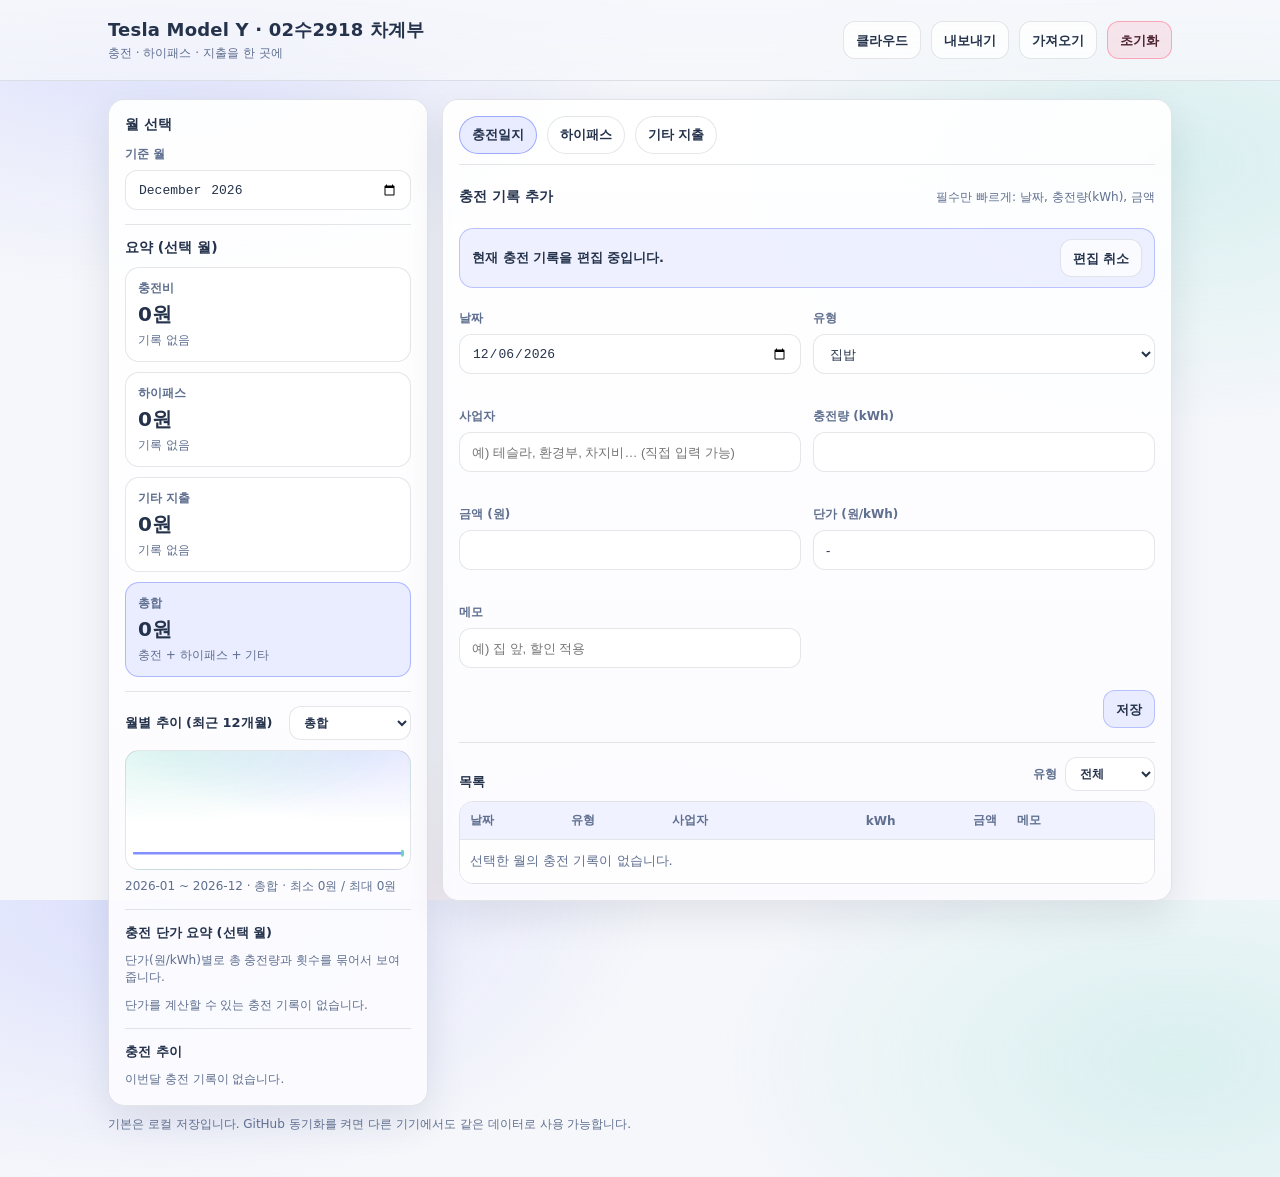
==== index.html @ bf27fb3b "Add files via upload" ====
<!doctype html>
<html lang="ko">
  <head>
    <meta charset="utf-8" />
    <meta name="viewport" content="width=device-width,initial-scale=1" />
    <title>Tesla Model Y 02수2918 차계부</title>
    <link rel="stylesheet" href="./style.css" />
  </head>
  <body>
    <header class="top">
      <div class="wrap">
        <div class="brand">
          <div class="brand__title">Tesla Model Y · 02수2918 차계부</div>
          <div class="brand__sub">충전 · 하이패스 · 지출을 한 곳에</div>
        </div>
        <div class="top__actions">
          <button class="btn btn--ghost" id="btnCloud" type="button">클라우드</button>
          <button class="btn btn--ghost" id="btnExport" type="button">내보내기</button>
          <label class="btn btn--ghost" for="importFile">가져오기</label>
          <input id="importFile" class="sr-only" type="file" accept="application/json" />
          <button class="btn btn--danger" id="btnReset" type="button">초기화</button>
        </div>
      </div>
    </header>

    <dialog class="modal" id="cloudModal">
      <div class="modal__card">
        <div class="modal__head">
          <div>
            <div class="modal__title">GitHub 동기화</div>
            <div class="muted">저장소의 <code>data.json</code>을 DB처럼 사용합니다. 토큰은 이 브라우저에만 저장됩니다.</div>
          </div>
          <button class="iconBtn" id="btnCloseCloud" type="button">닫기</button>
        </div>

        <div class="divider"></div>

        <div class="form__grid">
          <div class="row">
            <label class="label" for="ghOwner">Owner</label>
            <input class="input" id="ghOwner" type="text" placeholder="예) my-github-id" autocomplete="off" />
          </div>
          <div class="row">
            <label class="label" for="ghRepo">Repo</label>
            <input class="input" id="ghRepo" type="text" placeholder="예) tesla-ledger" autocomplete="off" />
          </div>
          <div class="row">
            <label class="label" for="ghBranch">Branch</label>
            <input class="input" id="ghBranch" type="text" placeholder="main" autocomplete="off" />
          </div>
          <div class="row">
            <label class="label" for="ghPath">Path</label>
            <input class="input" id="ghPath" type="text" placeholder="data.json" autocomplete="off" />
          </div>
          <div class="row" style="grid-column: 1 / -1">
            <label class="label" for="ghToken">Personal Access Token (PAT)</label>
            <input class="input" id="ghToken" type="password" placeholder="ghp_..." autocomplete="off" />
            <div class="muted" style="margin-top:6px">
              권장: Fine-grained token으로 만들고, 이 저장소에만 권한을 주세요. 최소 권한은 <b>Contents: Read and write</b>.
            </div>
          </div>
        </div>

        <div class="divider"></div>

        <div class="modal__actions">
          <label class="toggle">
            <input id="ghAutosync" type="checkbox" />
            <span>자동 저장(변경 후 2초)</span>
          </label>
          <div class="modal__btns">
            <button class="btn btn--ghost" id="btnCloudLoad" type="button">불러오기</button>
            <button class="btn" id="btnCloudSave" type="button">저장(커밋)</button>
          </div>
        </div>

        <div class="modal__status muted" id="cloudStatus">-</div>
      </div>
    </dialog>

    <main class="wrap">
      <section class="grid">
        <aside class="card">
          <h2 class="card__title">월 선택</h2>
          <div class="row">
            <label class="label" for="monthPicker">기준 월</label>
            <input id="monthPicker" class="input" type="month" />
          </div>

          <div class="divider"></div>

          <h2 class="card__title">요약 (선택 월)</h2>
          <div class="kpis">
            <div class="kpi">
              <div class="kpi__label">충전비</div>
              <div class="kpi__value" id="kpiChargeCost">-</div>
              <div class="kpi__meta" id="kpiChargeMeta">-</div>
            </div>
            <div class="kpi">
              <div class="kpi__label">하이패스</div>
              <div class="kpi__value" id="kpiHipassCost">-</div>
              <div class="kpi__meta" id="kpiHipassMeta">-</div>
            </div>
            <div class="kpi">
              <div class="kpi__label">기타 지출</div>
              <div class="kpi__value" id="kpiExpenseCost">-</div>
              <div class="kpi__meta" id="kpiExpenseMeta">-</div>
            </div>
            <div class="kpi kpi--total">
              <div class="kpi__label">총합</div>
              <div class="kpi__value" id="kpiTotal">-</div>
              <div class="kpi__meta">충전 + 하이패스 + 기타</div>
            </div>
          </div>

          <div class="divider"></div>

          <section class="chartCard" aria-label="월별 추이">
            <div class="chartHead">
              <h3 class="chartTitle">월별 추이 (최근 12개월)</h3>
              <select id="trendMetric" class="chartSelect" aria-label="추이 항목 선택">
                <option value="total">총합</option>
                <option value="charge">충전비</option>
                <option value="hipass">하이패스(사용)</option>
                <option value="expense">기타 지출</option>
              </select>
            </div>
            <div class="spark" id="sparkWrap"></div>
            <div class="spark__hint" id="sparkHint">-</div>
          </section>

          <div class="divider"></div>

          <section aria-label="충전 단가 요약">
            <h3 class="section__title">충전 단가 요약 (선택 월)</h3>
            <div class="muted">단가(원/kWh)별로 총 충전량과 횟수를 묶어서 보여줍니다.</div>
            <div id="chargeUnitSummary" class="muted" style="margin-top:10px">-</div>
          </section>

          <div class="divider"></div>

          <section aria-label="이번달 충전 추이 문장">
            <h3 class="section__title">충전 추이</h3>
            <div id="chargeTrendMessage" class="muted" style="margin-top:8px">-</div>
          </section>
        </aside>

        <section class="card">
          <div class="tabs" role="tablist" aria-label="기록 종류">
            <button class="tab is-active" type="button" data-tab="charge" role="tab" aria-selected="true">
              충전일지
            </button>
            <button class="tab" type="button" data-tab="hipass" role="tab" aria-selected="false">
              하이패스
            </button>
            <button class="tab" type="button" data-tab="expense" role="tab" aria-selected="false">
              기타 지출
            </button>
          </div>

          <div class="tabpanes">
            <section class="pane is-active" id="pane-charge" role="tabpanel">
              <div class="pane__head">
                <h2 class="card__title">충전 기록 추가</h2>
                <p class="muted">필수만 빠르게: 날짜, 충전량(kWh), 금액</p>
              </div>
              <div class="editBar" id="editBarCharge" hidden>
                <div class="editBar__text">현재 <b>충전 기록</b>을 편집 중입니다.</div>
                <button class="btn btn--ghost" id="btnCancelChargeEdit" type="button">편집 취소</button>
              </div>
              <form id="formCharge" class="form">
                <div class="form__grid">
                  <div class="row">
                    <label class="label" for="cDate">날짜</label>
                    <input class="input" id="cDate" name="date" type="date" required />
                  </div>
                  <div class="row">
                    <label class="label" for="cType">유형</label>
                    <select class="input" id="cType" name="type">
                      <option value="집밥">집밥</option>
                      <option value="완속">완속</option>
                      <option value="급속">급속</option>
                      <option value="슈퍼차저">슈퍼차저</option>
                    </select>
                  </div>
                  <div class="row">
                    <label class="label" for="cProvider">사업자</label>
                    <input
                      class="input"
                      id="cProvider"
                      name="provider"
                      type="text"
                      list="providerList"
                      placeholder="예) 테슬라, 환경부, 차지비… (직접 입력 가능)"
                      autocomplete="off"
                    />
                    <datalist id="providerList"></datalist>
                  </div>
                  <div class="row">
                    <label class="label" for="cKwh">충전량 (kWh)</label>
                    <input class="input" id="cKwh" name="kwh" type="number" inputmode="decimal" min="0" step="0.1" required />
                  </div>
                  <div class="row">
                    <label class="label" for="cCost">금액 (원)</label>
                    <input class="input" id="cCost" name="cost" type="number" inputmode="numeric" min="0" step="1" required />
                  </div>
                  <div class="row">
                    <label class="label" for="cUnit">단가 (원/kWh)</label>
                    <input class="input" id="cUnit" name="unit" type="text" readonly value="-" />
                  </div>
                  <div class="row">
                    <label class="label" for="cNote">메모</label>
                    <input class="input" id="cNote" name="note" type="text" placeholder="예) 집 앞, 할인 적용" />
                  </div>
                </div>
                <div class="form__actions">
                  <button class="btn" id="btnChargeSubmit" type="submit">저장</button>
                </div>
              </form>

              <div class="divider"></div>
              <div class="listHead">
                <h3 class="section__title" style="margin:0">목록</h3>
                <div class="listHead__filters">
                  <label class="label" for="chargeTypeFilter" style="margin:0">유형</label>
                  <select id="chargeTypeFilter" class="chartSelect" aria-label="충전 유형 필터">
                    <option value="all">전체</option>
                    <option value="집밥">집밥</option>
                    <option value="완속">완속</option>
                    <option value="급속">급속</option>
                    <option value="슈퍼차저">슈퍼차저</option>
                  </select>
                </div>
              </div>
              <div class="tableWrap">
                <table class="table" aria-label="충전 기록 목록">
                  <thead>
                    <tr>
                      <th>날짜</th>
                      <th>유형</th>
                      <th>사업자</th>
                      <th class="num">kWh</th>
                      <th class="num">금액</th>
                      <th>메모</th>
                      <th></th>
                    </tr>
                  </thead>
                  <tbody id="tbodyCharge"></tbody>
                </table>
              </div>
            </section>

            <section class="pane" id="pane-hipass" role="tabpanel">
              <div class="pane__head">
                <h2 class="card__title">하이패스 기록 추가</h2>
                <p class="muted">충전/사용을 분리해서 기록합니다.</p>
              </div>
              <div class="editBar" id="editBarHipass" hidden>
                <div class="editBar__text">현재 <b>하이패스 기록</b>을 편집 중입니다.</div>
                <button class="btn btn--ghost" id="btnCancelHipassEdit" type="button">편집 취소</button>
              </div>
              <form id="formHipass" class="form">
                <div class="form__grid">
                  <div class="row">
                    <label class="label" for="hDate">날짜</label>
                    <input class="input" id="hDate" name="date" type="date" required />
                  </div>
                  <div class="row">
                    <label class="label" for="hKind">구분</label>
                    <select class="input" id="hKind" name="kind">
                      <option value="충전">충전</option>
                      <option value="사용">사용</option>
                    </select>
                  </div>
                  <div class="row">
                    <label class="label" for="hAmount">금액 (원)</label>
                    <input class="input" id="hAmount" name="amount" type="number" inputmode="numeric" min="0" step="1" required />
                  </div>
                  <div class="row">
                    <label class="label" for="hNote">메모</label>
                    <input
                      class="input"
                      id="hNote"
                      name="note"
                      type="text"
                      lang="ko"
                      value="출퇴근"
                      placeholder="예) 톨게이트, 카드충전"
                      autocomplete="off"
                    />
                  </div>
                </div>
                <div class="form__actions">
                  <button class="btn" id="btnHipassSubmit" type="submit">저장</button>
                </div>
              </form>

              <div class="divider"></div>
              <div class="listHead">
                <h3 class="section__title" style="margin:0">목록</h3>
                <div class="listHead__filters">
                  <label class="label" for="hipassKindFilter" style="margin:0">구분</label>
                  <select id="hipassKindFilter" class="chartSelect" aria-label="하이패스 구분 필터">
                    <option value="all">전체</option>
                    <option value="충전">충전</option>
                    <option value="사용">사용</option>
                  </select>
                </div>
              </div>
              <div class="tableWrap">
                <table class="table" aria-label="하이패스 기록 목록">
                  <thead>
                    <tr>
                      <th>날짜</th>
                      <th>구분</th>
                      <th class="num">금액</th>
                      <th>메모</th>
                      <th></th>
                    </tr>
                  </thead>
                  <tbody id="tbodyHipass"></tbody>
                </table>
              </div>
            </section>

            <section class="pane" id="pane-expense" role="tabpanel">
              <div class="pane__head">
                <h2 class="card__title">기타 지출 추가</h2>
                <p class="muted">주차/세차/용품/보험 등 단순 기록용.</p>
              </div>
              <div class="editBar" id="editBarExpense" hidden>
                <div class="editBar__text">현재 <b>기타 지출</b>을 편집 중입니다.</div>
                <button class="btn btn--ghost" id="btnCancelExpenseEdit" type="button">편집 취소</button>
              </div>
              <form id="formExpense" class="form">
                <div class="form__grid">
                  <div class="row">
                    <label class="label" for="eDate">날짜</label>
                    <input class="input" id="eDate" name="date" type="date" required />
                  </div>
                  <div class="row">
                    <label class="label" for="eCategory">카테고리</label>
                    <select class="input" id="eCategory" name="category">
                      <option value="주차">주차</option>
                      <option value="세차">세차</option>
                      <option value="용품">용품</option>
                      <option value="정비">정비</option>
                      <option value="보험/세금">보험/세금</option>
                      <option value="기타">기타</option>
                    </select>
                  </div>
                  <div class="row">
                    <label class="label" for="eCost">금액 (원)</label>
                    <input class="input" id="eCost" name="cost" type="number" inputmode="numeric" min="0" step="1" required />
                  </div>
                  <div class="row">
                    <label class="label" for="eNote">메모</label>
                    <input class="input" id="eNote" name="note" type="text" placeholder="예) 주차권, 세차장" />
                  </div>
                </div>
                <div class="form__actions">
                  <button class="btn" id="btnExpenseSubmit" type="submit">저장</button>
                </div>
              </form>

              <div class="divider"></div>
              <h3 class="section__title">목록</h3>
              <div class="tableWrap">
                <table class="table" aria-label="기타 지출 목록">
                  <thead>
                    <tr>
                      <th>날짜</th>
                      <th>카테고리</th>
                      <th class="num">금액</th>
                      <th>메모</th>
                      <th></th>
                    </tr>
                  </thead>
                  <tbody id="tbodyExpense"></tbody>
                </table>
              </div>
            </section>
          </div>
        </section>
      </section>

      <footer class="foot">
        <div class="muted">
          기본은 로컬 저장입니다. GitHub 동기화를 켜면 다른 기기에서도 같은 데이터로 사용 가능합니다.
        </div>
      </footer>
    </main>

    <script src="./app.js"></script>
  </body>
</html>
---- style.css ----
:root{
  --bg:#f6f7fb;
  --panel:#ffffff;
  --panel2:#fbfbff;
  --text:#24324b;
  --muted:#5f6f8f;
  --line:rgba(36,50,75,.12);
  --accent:#7c8cff;   /* pastel indigo */
  --accent2:#67d3c0;  /* pastel mint */
  --danger:#ff6f91;   /* pastel rose */
  --shadow: 0 14px 40px rgba(24, 36, 64, .10);
  --radius:16px;

  --fs-11: 11px;
  --fs-12: 12px;
  --fs-13: 13px;
  --fs-14: 14px;
  --fs-16: 16px;
  --fs-18: 18px;
}
*{box-sizing:border-box}
html,body{height:100%}
body{
  margin:0;
  font-family: ui-sans-serif, system-ui, -apple-system, "Segoe UI", Roboto, "Noto Sans KR", Arial, sans-serif;
  background:
    radial-gradient(900px 520px at 12% 0%, rgba(124,140,255,.22), transparent 56%),
    radial-gradient(900px 520px at 92% 18%, rgba(103,211,192,.20), transparent 52%),
    radial-gradient(700px 520px at 50% 110%, rgba(255,111,145,.12), transparent 55%),
    var(--bg);
  color:var(--text);
}

.wrap{max-width:1100px;margin:0 auto;padding:18px}

.top{
  position:sticky;top:0;z-index:10;
  backdrop-filter: blur(14px);
  background: linear-gradient(to bottom, rgba(246,247,251,.92), rgba(246,247,251,.70));
  border-bottom:1px solid var(--line);
}
.top .wrap{display:flex;align-items:center;justify-content:space-between;gap:16px}
.brand__title{font-size:var(--fs-18);font-weight:900;letter-spacing:.2px}
.brand__sub{font-size:var(--fs-12);color:var(--muted);margin-top:3px}
.top__actions{display:flex;gap:10px;flex-wrap:wrap;justify-content:flex-end}

.card{
  background: linear-gradient(180deg, rgba(255,255,255,.92), rgba(251,251,255,.92));
  border:1px solid var(--line);
  box-shadow: var(--shadow);
  border-radius: var(--radius);
  padding:16px;
}
.card__title{margin:0 0 10px;font-size:var(--fs-14);color:var(--text);font-weight:900}
.muted{color:var(--muted);font-size:var(--fs-12);line-height:1.45}

.grid{
  display:grid;
  grid-template-columns: 320px 1fr;
  gap:14px;
  align-items:start;
}
@media (max-width: 920px){
  .grid{grid-template-columns:1fr}
}

.row{display:flex;flex-direction:column;gap:7px;margin:12px 0}
.label{font-size:var(--fs-12);color:var(--muted);font-weight:700}
.input{
  height:40px;
  border-radius:12px;
  border:1px solid var(--line);
  background: rgba(255,255,255,.80);
  color:var(--text);
  padding:0 12px;
  outline:none;
  font-size: var(--fs-13);
}
.input:focus{border-color: rgba(124,140,255,.75); box-shadow: 0 0 0 4px rgba(124,140,255,.20)}
select.input{padding-right:30px}

.btn{
  height:38px;
  padding:0 12px;
  border-radius:12px;
  border:1px solid rgba(124,140,255,.45);
  background: rgba(124,140,255,.14);
  color:var(--text);
  font-weight:700;
  cursor:pointer;
  font-size: var(--fs-13);
  line-height: 1;
  display:inline-flex;
  align-items:center;
  justify-content:center;
  gap:8px;
  white-space:nowrap;
  user-select:none;
}
.btn:hover{filter:brightness(1.05)}
.btn:active{transform: translateY(1px)}
.btn--ghost{
  border-color: var(--line);
  background: rgba(255,255,255,.75);
}
.btn--danger{
  border-color: rgba(255,111,145,.55);
  background: rgba(255,111,145,.14);
  color:#4b2230;
}

.divider{height:1px;background:var(--line);margin:14px 0}
.kpis{display:grid;grid-template-columns:1fr;gap:10px}
.kpi{
  padding:12px;
  border-radius:14px;
  border:1px solid var(--line);
  background: rgba(255,255,255,.82);
}
.kpi--total{border-color: rgba(124,140,255,.55); background: rgba(124,140,255,.14)}
.kpi__label{font-size:var(--fs-12);color:var(--muted);font-weight:800}
.kpi__value{font-size:20px;font-weight:900;margin-top:4px}
.kpi__meta{font-size:var(--fs-12);color:var(--muted);margin-top:4px}

.tabs{
  display:flex;gap:10px;flex-wrap:wrap;
  padding-bottom:10px;
  border-bottom:1px solid var(--line);
  margin-bottom:12px;
}
.tab{
  border-radius:999px;
  border:1px solid var(--line);
  background: rgba(255,255,255,.78);
  color:var(--text);
  padding:9px 12px;
  font-weight:800;
  cursor:pointer;
  font-size: var(--fs-13);
}
.tab.is-active{
  border-color: rgba(124,140,255,.70);
  background: rgba(124,140,255,.16);
}

.pane{display:none}
.pane.is-active{display:block}
.pane__head{display:flex;align-items:baseline;justify-content:space-between;gap:10px;flex-wrap:wrap}

.form{margin-top:10px}
.editBar{
  margin-top:10px;
  padding:10px 12px;
  border-radius:14px;
  border:1px solid rgba(124,140,255,.45);
  background: rgba(124,140,255,.12);
  display:flex;
  align-items:center;
  justify-content:space-between;
  gap:10px;
  flex-wrap:wrap;
}
.editBar__text{font-size:var(--fs-13);font-weight:800;color:var(--text)}
.editBar b{font-weight:900}
.form__grid{
  display:grid;
  grid-template-columns: repeat(2, minmax(0,1fr));
  gap:10px 12px;
}
@media (max-width: 720px){
  .form__grid{grid-template-columns:1fr}
}
.form__actions{display:flex;justify-content:flex-end;margin-top:10px}

.section__title{margin:0 0 10px;font-size:var(--fs-13);color:var(--text);font-weight:900}
.tableWrap{overflow:auto;border-radius:14px;border:1px solid var(--line)}
.table{
  width:100%;
  border-collapse: collapse;
  min-width: 640px;
  background: rgba(255,255,255,.80);
}
.table thead th{
  font-size:var(--fs-12);
  text-align:left;
  padding:10px 10px;
  color:var(--muted);
  border-bottom:1px solid var(--line);
  background: rgba(124,140,255,.10);
  position:sticky; top:0;
  white-space: nowrap;
}
.table td{
  padding:12px 10px;
  border-bottom:1px solid rgba(255,255,255,.08);
  vertical-align:middle;
  font-size:var(--fs-13);
  line-height: 1.35;
}
.table tbody tr:nth-child(odd){background: rgba(255,255,255,.55)}
.table tbody tr:nth-child(even){background: rgba(124,140,255,.05)}
.table tbody tr:hover{background: rgba(124,140,255,.10)}
.table .num{text-align:right}
.money{
  display:inline-block;
  white-space:nowrap;
}
.cell-actions{white-space:nowrap;text-align:right}
.nowrap{white-space:nowrap}
.memoCell{
  max-width: 420px;
  white-space:nowrap;
  overflow:hidden;
  text-overflow:ellipsis;
}

.badge{
  display:inline-flex;
  align-items:center;
  justify-content:center;
  padding:4px 8px;
  border-radius:999px;
  border:1px solid var(--line);
  background: rgba(255,255,255,.72);
  font-size: var(--fs-12);
  font-weight: 900;
  color: var(--text);
  white-space: nowrap;
}
.badge--accent{border-color: rgba(124,140,255,.40); background: rgba(124,140,255,.14)}
.badge--mint{border-color: rgba(103,211,192,.50); background: rgba(103,211,192,.14)}
.badge--rose{border-color: rgba(255,111,145,.45); background: rgba(255,111,145,.14)}

.cellSub{
  margin-top:4px;
  font-size: var(--fs-12);
  color: var(--muted);
}
.iconBtn{
  border:1px solid var(--line);
  background: rgba(255,255,255,.85);
  color:var(--text);
  border-radius:10px;
  height:30px;
  padding:0 10px;
  cursor:pointer;
  font-weight:800;
  font-size: var(--fs-12);
  display:inline-flex;
  align-items:center;
  justify-content:center;
}
.iconBtn--danger{border-color: rgba(255,111,145,.55); background: rgba(255,111,145,.14); color:#4b2230}

.foot{padding:10px 0 26px}
.sr-only{
  position:absolute;width:1px;height:1px;padding:0;margin:-1px;overflow:hidden;clip:rect(0,0,0,0);white-space:nowrap;border:0
}

/* dashboard chart */
.chartCard{margin-top:14px}
.chartHead{display:flex;align-items:center;justify-content:space-between;gap:10px;flex-wrap:wrap;margin-bottom:10px}
.chartTitle{font-size:var(--fs-13);font-weight:900;margin:0}
.chartSelect{
  height:34px;
  border-radius:12px;
  border:1px solid var(--line);
  background: rgba(255,255,255,.80);
  color: var(--text);
  padding:0 10px;
  font-weight:800;
  font-size: var(--fs-12);
}
.listHead{
  display:flex;
  align-items:flex-end;
  justify-content:space-between;
  gap:10px;
  flex-wrap:wrap;
  margin: 0 0 10px;
}
.listHead__filters{
  display:flex;
  align-items:center;
  gap:8px;
}
.spark{
  width:100%;
  height:120px;
  border-radius:14px;
  border:1px solid var(--line);
  background:
    radial-gradient(400px 120px at 15% 0%, rgba(103,211,192,.22), transparent 60%),
    radial-gradient(400px 120px at 85% 0%, rgba(124,140,255,.20), transparent 60%),
    rgba(255,255,255,.82);
  overflow:hidden;
}
.spark svg{display:block;width:100%;height:100%}
.spark__hint{margin-top:8px;font-size:var(--fs-12);color:var(--muted)}

/* modal */
.modal{
  border:none;
  padding:0;
  background: transparent;
  width: min(900px, calc(100vw - 24px));
}
.modal::backdrop{
  background: rgba(25, 33, 53, .35);
  backdrop-filter: blur(6px);
}
.modal__card{
  background: linear-gradient(180deg, rgba(255,255,255,.96), rgba(251,251,255,.96));
  border:1px solid var(--line);
  border-radius: 18px;
  box-shadow: var(--shadow);
  padding: 16px;
}
.modal__head{
  display:flex;
  align-items:flex-start;
  justify-content:space-between;
  gap: 12px;
}
.modal__title{
  font-size: var(--fs-16);
  font-weight: 1000;
  letter-spacing: .2px;
}
.modal__actions{
  display:flex;
  align-items:center;
  justify-content:space-between;
  gap: 12px;
  flex-wrap: wrap;
}
.modal__btns{display:flex;gap:10px;flex-wrap:wrap}
.modal__status{margin-top:10px}
.toggle{
  display:inline-flex;
  align-items:center;
  gap:10px;
  font-size: var(--fs-13);
  font-weight: 800;
  color: var(--text);
  user-select:none;
}
.toggle input{width:16px;height:16px}
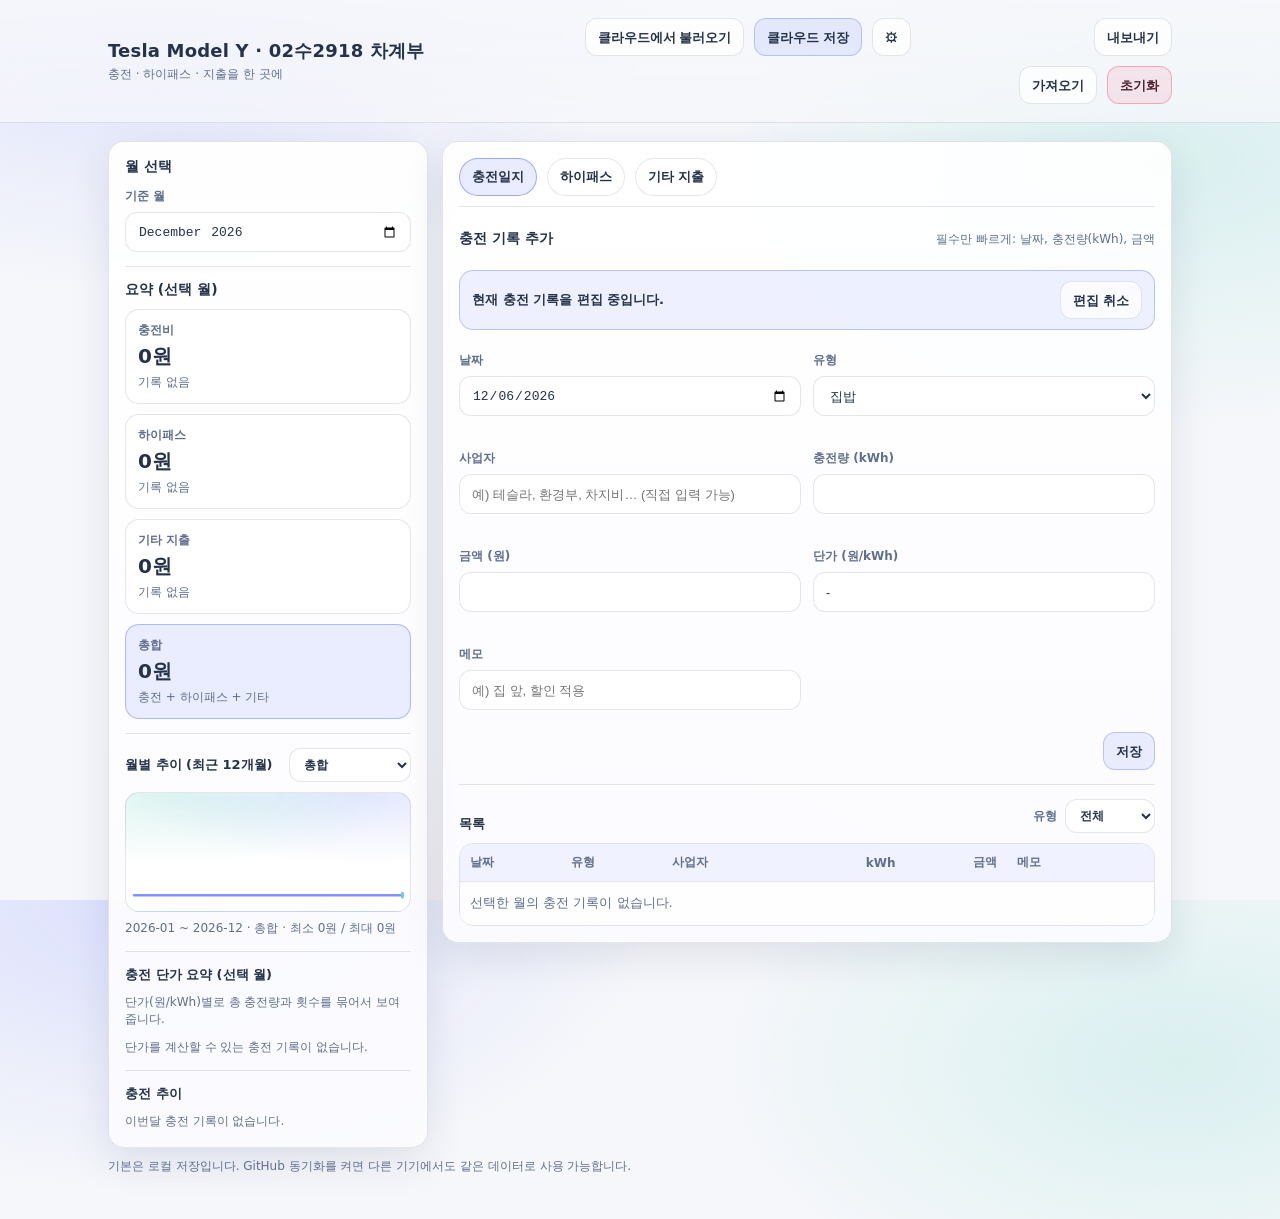
==== commit 0b671ec8: "Add files via upload" ====
--- a/index.html
+++ b/index.html
@@ -13,8 +13,11 @@
           <div class="brand__title">Tesla Model Y · 02수2918 차계부</div>
           <div class="brand__sub">충전 · 하이패스 · 지출을 한 곳에</div>
         </div>
-        <div class="top__actions">
-          <button class="btn btn--ghost" id="btnCloud" type="button">클라우드</button>
+        <div class="top__actions top__actions--cloud">
+          <button class="btn btn--ghost" id="btnCloudPull" type="button">클라우드에서 불러오기</button>
+          <button class="btn" id="btnCloudPush" type="button">클라우드 저장</button>
+          <button class="btn btn--ghost" id="btnCloudSettings" type="button" title="자동 저장·토큰">⚙</button>
+          <span class="cloudBarStatus muted" id="cloudBarStatus" aria-live="polite"></span>
           <button class="btn btn--ghost" id="btnExport" type="button">내보내기</button>
           <label class="btn btn--ghost" for="importFile">가져오기</label>
           <input id="importFile" class="sr-only" type="file" accept="application/json" />
@@ -23,58 +26,41 @@
       </div>
     </header>
 
-    <dialog class="modal" id="cloudModal">
+    <dialog class="modal" id="cloudSettingsModal">
       <div class="modal__card">
         <div class="modal__head">
           <div>
-            <div class="modal__title">GitHub 동기화</div>
-            <div class="muted">저장소의 <code>data.json</code>을 DB처럼 사용합니다. 토큰은 이 브라우저에만 저장됩니다.</div>
-          </div>
-          <button class="iconBtn" id="btnCloseCloud" type="button">닫기</button>
-        </div>
-
+            <div class="modal__title">클라우드 설정</div>
+            <div class="muted">
+              평문은 <code>cloud-preset.js</code>, 암호화는 <code>__TESLA_CLOUD_PRESET_ENC__</code>를 사용합니다. 아래는 토큰·암호 복호화·자동 저장입니다.
+            </div>
+          </div>
+          <button class="iconBtn" id="btnCloseCloudSettings" type="button">닫기</button>
+        </div>
         <div class="divider"></div>
-
-        <div class="form__grid">
-          <div class="row">
-            <label class="label" for="ghOwner">Owner</label>
-            <input class="input" id="ghOwner" type="text" placeholder="예) my-github-id" autocomplete="off" />
-          </div>
-          <div class="row">
-            <label class="label" for="ghRepo">Repo</label>
-            <input class="input" id="ghRepo" type="text" placeholder="예) tesla-ledger" autocomplete="off" />
-          </div>
-          <div class="row">
-            <label class="label" for="ghBranch">Branch</label>
-            <input class="input" id="ghBranch" type="text" placeholder="main" autocomplete="off" />
-          </div>
-          <div class="row">
-            <label class="label" for="ghPath">Path</label>
-            <input class="input" id="ghPath" type="text" placeholder="data.json" autocomplete="off" />
-          </div>
-          <div class="row" style="grid-column: 1 / -1">
-            <label class="label" for="ghToken">Personal Access Token (PAT)</label>
-            <input class="input" id="ghToken" type="password" placeholder="ghp_..." autocomplete="off" />
-            <div class="muted" style="margin-top:6px">
-              권장: Fine-grained token으로 만들고, 이 저장소에만 권한을 주세요. 최소 권한은 <b>Contents: Read and write</b>.
-            </div>
-          </div>
-        </div>
-
+        <div class="row">
+          <label class="label" for="ghPresetPass">프리셋 복호화 비밀번호 (암호화된 preset 사용 시)</label>
+          <input class="input" id="ghPresetPass" type="password" placeholder="encrypt-preset.html로 만든 암호문용" autocomplete="off" />
+          <label class="toggle" style="margin-top:8px">
+            <input id="ghPresetRemember" type="checkbox" />
+            <span>이 브라우저에 비밀번호 저장 (기기 전용, 편의용)</span>
+          </label>
+          <div class="form__actions" style="margin-top:8px;justify-content:flex-start">
+            <button class="btn" id="btnPresetPassApply" type="button">프리셋 비밀번호 적용</button>
+          </div>
+        </div>
         <div class="divider"></div>
-
-        <div class="modal__actions">
+        <div class="row">
+          <label class="label" for="ghToken">Personal Access Token (비워 두면 preset 또는 이전에 저장한 값)</label>
+          <input class="input" id="ghToken" type="password" placeholder="ghp_... (최초 1회 또는 변경 시)" autocomplete="off" />
+        </div>
+        <div class="modal__actions" style="margin-top:12px">
           <label class="toggle">
             <input id="ghAutosync" type="checkbox" />
-            <span>자동 저장(변경 후 2초)</span>
+            <span>자동 저장(변경 후 2초마다 커밋)</span>
           </label>
-          <div class="modal__btns">
-            <button class="btn btn--ghost" id="btnCloudLoad" type="button">불러오기</button>
-            <button class="btn" id="btnCloudSave" type="button">저장(커밋)</button>
-          </div>
-        </div>
-
-        <div class="modal__status muted" id="cloudStatus">-</div>
+        </div>
+        <div class="modal__status muted" id="cloudStatus" style="margin-top:10px">-</div>
       </div>
     </dialog>
 
@@ -391,6 +377,8 @@
       </footer>
     </main>
 
+    <script src="./preset-crypto.js"></script>
+    <script src="./cloud-preset.js"></script>
     <script src="./app.js"></script>
   </body>
 </html>
--- a/style.css
+++ b/style.css
@@ -42,7 +42,8 @@
 .top .wrap{display:flex;align-items:center;justify-content:space-between;gap:16px}
 .brand__title{font-size:var(--fs-18);font-weight:900;letter-spacing:.2px}
 .brand__sub{font-size:var(--fs-12);color:var(--muted);margin-top:3px}
-.top__actions{display:flex;gap:10px;flex-wrap:wrap;justify-content:flex-end}
+.top__actions{display:flex;gap:10px;flex-wrap:wrap;justify-content:flex-end;align-items:center}
+.top__actions--cloud .cloudBarStatus{flex:1 1 140px;min-width:0;font-size:var(--fs-11);text-align:right}
 
 .card{
   background: linear-gradient(180deg, rgba(255,255,255,.92), rgba(251,251,255,.92));
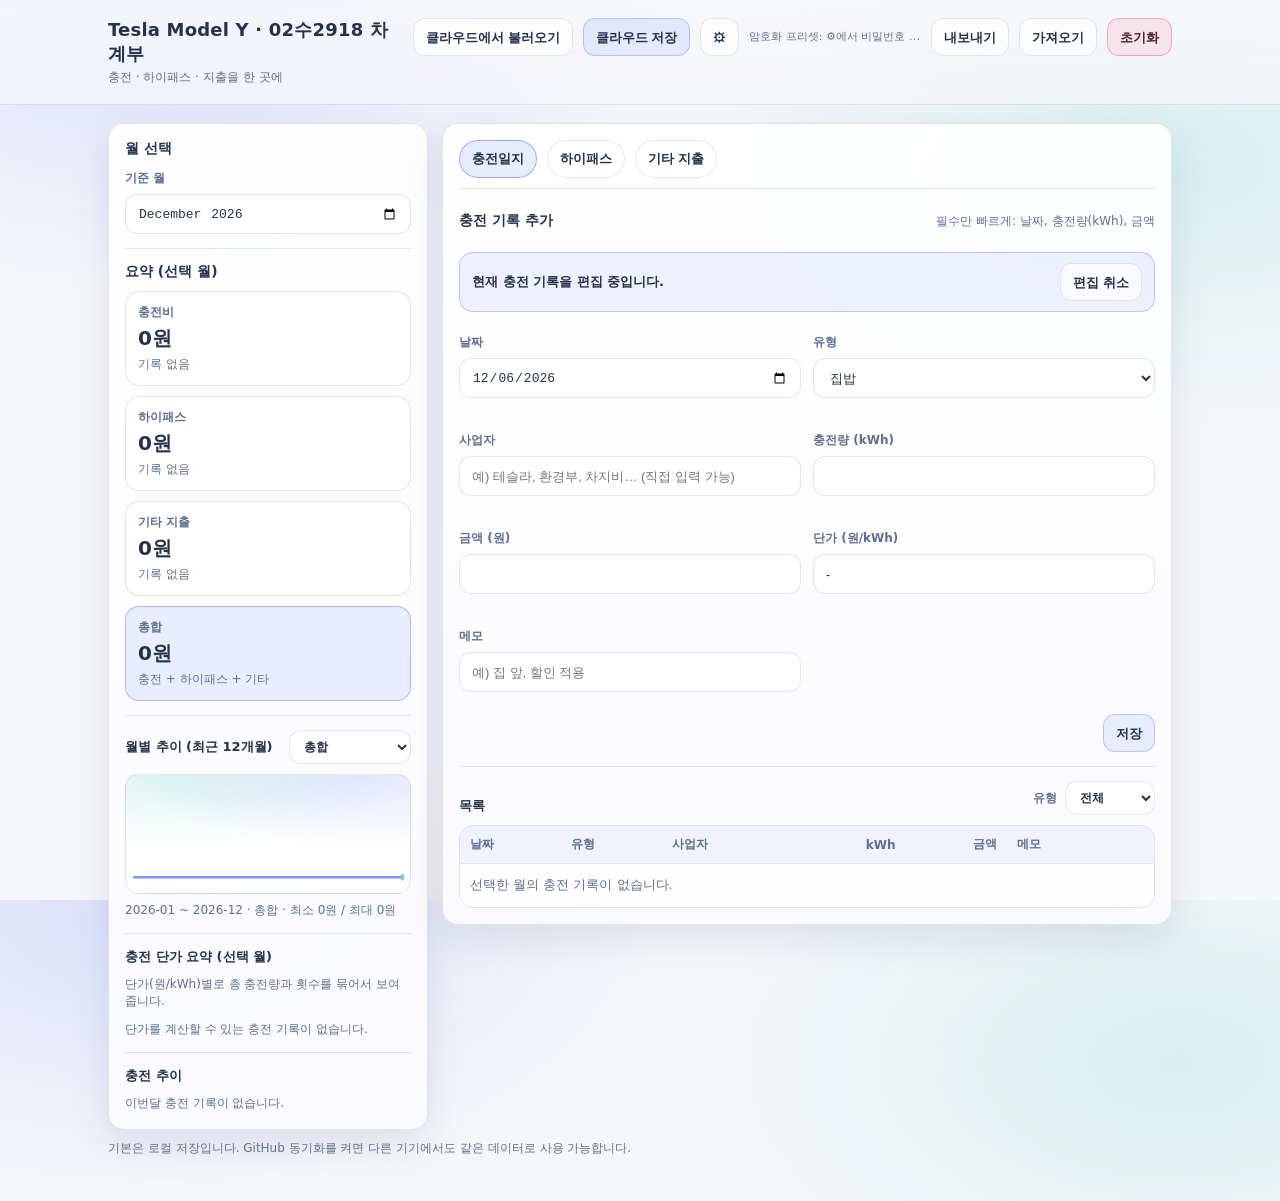
==== commit 29e102ba: "Add files via upload" ====
--- a/index.html
+++ b/index.html
@@ -14,14 +14,18 @@
           <div class="brand__sub">충전 · 하이패스 · 지출을 한 곳에</div>
         </div>
         <div class="top__actions top__actions--cloud">
-          <button class="btn btn--ghost" id="btnCloudPull" type="button">클라우드에서 불러오기</button>
-          <button class="btn" id="btnCloudPush" type="button">클라우드 저장</button>
-          <button class="btn btn--ghost" id="btnCloudSettings" type="button" title="자동 저장·토큰">⚙</button>
+          <div class="top__group top__group--cloud">
+            <button class="btn btn--ghost" id="btnCloudPull" type="button">클라우드에서 불러오기</button>
+            <button class="btn" id="btnCloudPush" type="button">클라우드 저장</button>
+            <button class="btn btn--ghost" id="btnCloudSettings" type="button" title="자동 저장·토큰">⚙</button>
+          </div>
           <span class="cloudBarStatus muted" id="cloudBarStatus" aria-live="polite"></span>
-          <button class="btn btn--ghost" id="btnExport" type="button">내보내기</button>
-          <label class="btn btn--ghost" for="importFile">가져오기</label>
-          <input id="importFile" class="sr-only" type="file" accept="application/json" />
-          <button class="btn btn--danger" id="btnReset" type="button">초기화</button>
+          <div class="top__group top__group--file">
+            <button class="btn btn--ghost" id="btnExport" type="button">내보내기</button>
+            <label class="btn btn--ghost" for="importFile">가져오기</label>
+            <input id="importFile" class="sr-only" type="file" accept="application/json" />
+            <button class="btn btn--danger" id="btnReset" type="button">초기화</button>
+          </div>
         </div>
       </div>
     </header>
--- a/style.css
+++ b/style.css
@@ -39,11 +39,36 @@
   background: linear-gradient(to bottom, rgba(246,247,251,.92), rgba(246,247,251,.70));
   border-bottom:1px solid var(--line);
 }
-.top .wrap{display:flex;align-items:center;justify-content:space-between;gap:16px}
+.top .wrap{display:flex;align-items:flex-start;justify-content:space-between;gap:16px;flex-wrap:nowrap}
+.brand{flex:0 1 auto;min-width:0}
 .brand__title{font-size:var(--fs-18);font-weight:900;letter-spacing:.2px}
 .brand__sub{font-size:var(--fs-12);color:var(--muted);margin-top:3px}
-.top__actions{display:flex;gap:10px;flex-wrap:wrap;justify-content:flex-end;align-items:center}
-.top__actions--cloud .cloudBarStatus{flex:1 1 140px;min-width:0;font-size:var(--fs-11);text-align:right}
+.top__actions{
+  display:flex;
+  flex-wrap:nowrap;
+  align-items:center;
+  justify-content:flex-end;
+  gap:10px;
+  flex:1 1 auto;
+  min-width:0;
+  overflow-x:auto;
+  -webkit-overflow-scrolling:touch;
+  padding-bottom:2px;
+}
+.top__group{display:flex;flex-wrap:nowrap;align-items:center;gap:10px;flex-shrink:0}
+.top__actions--cloud .cloudBarStatus{
+  flex:0 1 180px;
+  min-width:0;
+  font-size:var(--fs-11);
+  text-align:right;
+  white-space:nowrap;
+  overflow:hidden;
+  text-overflow:ellipsis;
+}
+@media (max-width: 1100px){
+  .top .wrap{flex-wrap:wrap}
+  .top__actions{width:100%;justify-content:flex-start}
+}
 
 .card{
   background: linear-gradient(180deg, rgba(255,255,255,.92), rgba(251,251,255,.92));
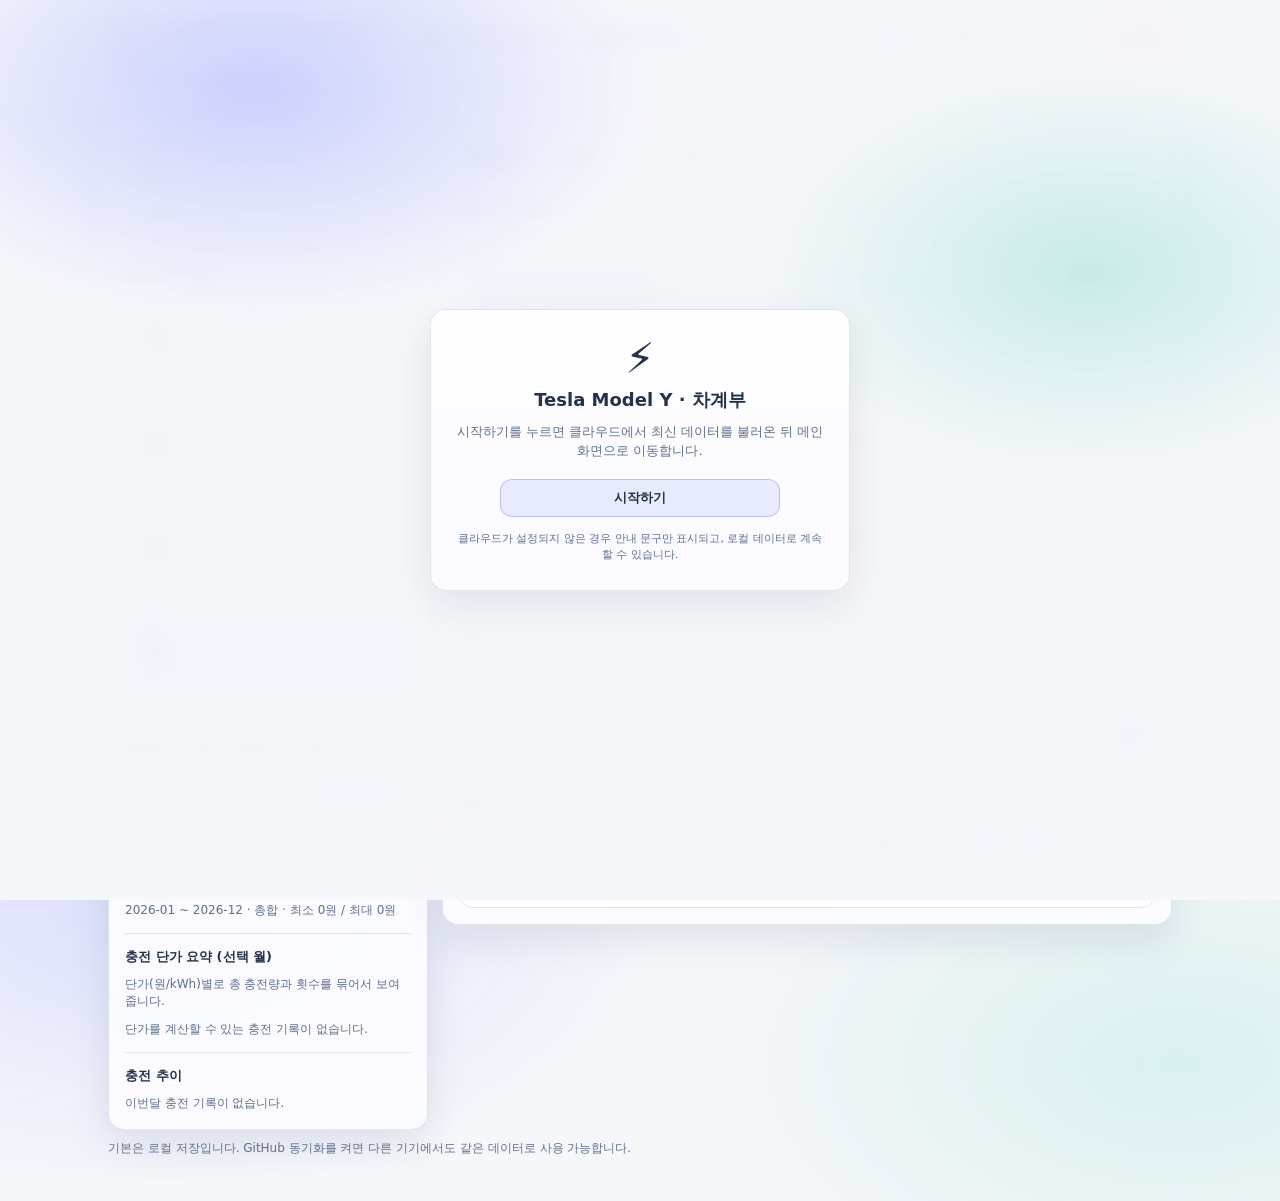
==== commit 77ad1027: "Add files via upload" ====
--- a/index.html
+++ b/index.html
@@ -7,6 +7,16 @@
     <link rel="stylesheet" href="./style.css" />
   </head>
   <body>
+    <div id="introOverlay" class="intro" role="dialog" aria-modal="true" aria-labelledby="introTitle">
+      <div class="intro__card">
+        <div class="intro__logo" aria-hidden="true">⚡</div>
+        <h1 id="introTitle" class="intro__title">Tesla Model Y · 차계부</h1>
+        <p class="intro__desc">시작하기를 누르면 클라우드에서 최신 데이터를 불러온 뒤 메인 화면으로 이동합니다.</p>
+        <button class="btn intro__btn" id="btnStartApp" type="button">시작하기</button>
+        <p class="intro__hint muted">클라우드가 설정되지 않은 경우 안내 문구만 표시되고, 로컬 데이터로 계속할 수 있습니다.</p>
+      </div>
+    </div>
+
     <header class="top">
       <div class="wrap">
         <div class="brand">
@@ -242,8 +252,13 @@
 
             <section class="pane" id="pane-hipass" role="tabpanel">
               <div class="pane__head">
-                <h2 class="card__title">하이패스 기록 추가</h2>
-                <p class="muted">충전/사용을 분리해서 기록합니다.</p>
+                <div class="pane__headText">
+                  <h2 class="card__title">하이패스 기록 추가</h2>
+                  <p class="muted">충전/사용을 분리해서 기록합니다.</p>
+                </div>
+                <div class="pane__headActions">
+                  <button class="btn btn--ghost" id="btnHipassCommute" type="button">출퇴근 입력하기</button>
+                </div>
               </div>
               <div class="editBar" id="editBarHipass" hidden>
                 <div class="editBar__text">현재 <b>하이패스 기록</b>을 편집 중입니다.</div>
--- a/style.css
+++ b/style.css
@@ -20,9 +20,11 @@
 }
 *{box-sizing:border-box}
 html,body{height:100%}
+html{-webkit-text-size-adjust:100%}
 body{
   margin:0;
   font-family: ui-sans-serif, system-ui, -apple-system, "Segoe UI", Roboto, "Noto Sans KR", Arial, sans-serif;
+  font-size: 14px;
   background:
     radial-gradient(900px 520px at 12% 0%, rgba(124,140,255,.22), transparent 56%),
     radial-gradient(900px 520px at 92% 18%, rgba(103,211,192,.20), transparent 52%),
@@ -123,6 +125,52 @@
   white-space:nowrap;
   user-select:none;
 }
+
+/* Mobile usability: prevent iOS input zoom, bigger tap targets */
+@media (max-width: 720px){
+  .wrap{padding:14px}
+  .card{padding:14px}
+  .row{margin:10px 0}
+
+  /* iOS Safari zoom happens when inputs <16px: keep ONLY form controls at 16px */
+  .input,
+  select.input,
+  textarea.input{
+    font-size: 16px !important;
+  }
+
+  /* UI text can stay compact */
+  .btn,
+  .tab,
+  .chartSelect{
+    font-size: 14px !important;
+  }
+
+  .input{height:46px}
+  .btn{height:42px}
+  .tab{padding:10px 14px}
+
+  /* Mobile header: stack nicely, no awkward overflow */
+  .top .wrap{gap:10px}
+  .top__actions{
+    overflow-x: visible;
+    flex-wrap: wrap;
+    justify-content: flex-start;
+    gap: 8px;
+  }
+  .top__group{gap:8px}
+  .top__actions--cloud .cloudBarStatus{
+    order: 3;
+    flex: 1 1 100%;
+    text-align: left;
+    font-size: 12px;
+    padding-left: 2px;
+  }
+
+  /* Tables: keep scroll but reduce minimum width */
+  .table{min-width: 520px}
+  .memoCell{max-width: 260px}
+}
 .btn:hover{filter:brightness(1.05)}
 .btn:active{transform: translateY(1px)}
 .btn--ghost{
@@ -171,7 +219,41 @@
 
 .pane{display:none}
 .pane.is-active{display:block}
-.pane__head{display:flex;align-items:baseline;justify-content:space-between;gap:10px;flex-wrap:wrap}
+.pane__head{display:flex;align-items:flex-start;justify-content:space-between;gap:12px;flex-wrap:wrap}
+.pane__headText{flex:1 1 200px;min-width:0}
+.pane__headText .card__title{margin-bottom:4px}
+.pane__headText .muted{margin:0}
+.pane__headActions{flex:0 0 auto;display:flex;align-items:center;gap:8px}
+
+.intro{
+  position:fixed;
+  inset:0;
+  z-index:10000;
+  display:flex;
+  align-items:center;
+  justify-content:center;
+  padding:24px;
+  background:
+    radial-gradient(720px 420px at 20% 10%, rgba(124,140,255,.35), transparent 55%),
+    radial-gradient(640px 400px at 85% 30%, rgba(103,211,192,.32), transparent 52%),
+    rgba(246,247,251,.94);
+  backdrop-filter: blur(10px);
+}
+.intro.intro--hidden{display:none}
+.intro__card{
+  width:min(420px, 100%);
+  padding:28px 24px;
+  border-radius: var(--radius);
+  border:1px solid var(--line);
+  background: linear-gradient(180deg, rgba(255,255,255,.96), rgba(251,251,255,.96));
+  box-shadow: var(--shadow);
+  text-align:center;
+}
+.intro__logo{font-size:42px;line-height:1;margin-bottom:8px}
+.intro__title{margin:0 0 10px;font-size:var(--fs-18);font-weight:900;color:var(--text)}
+.intro__desc{margin:0 0 18px;font-size:var(--fs-13);color:var(--muted);line-height:1.5}
+.intro__btn{width:100%;max-width:280px;margin:0 auto}
+.intro__hint{margin:14px 0 0;font-size:var(--fs-11);line-height:1.45}
 
 .form{margin-top:10px}
 .editBar{
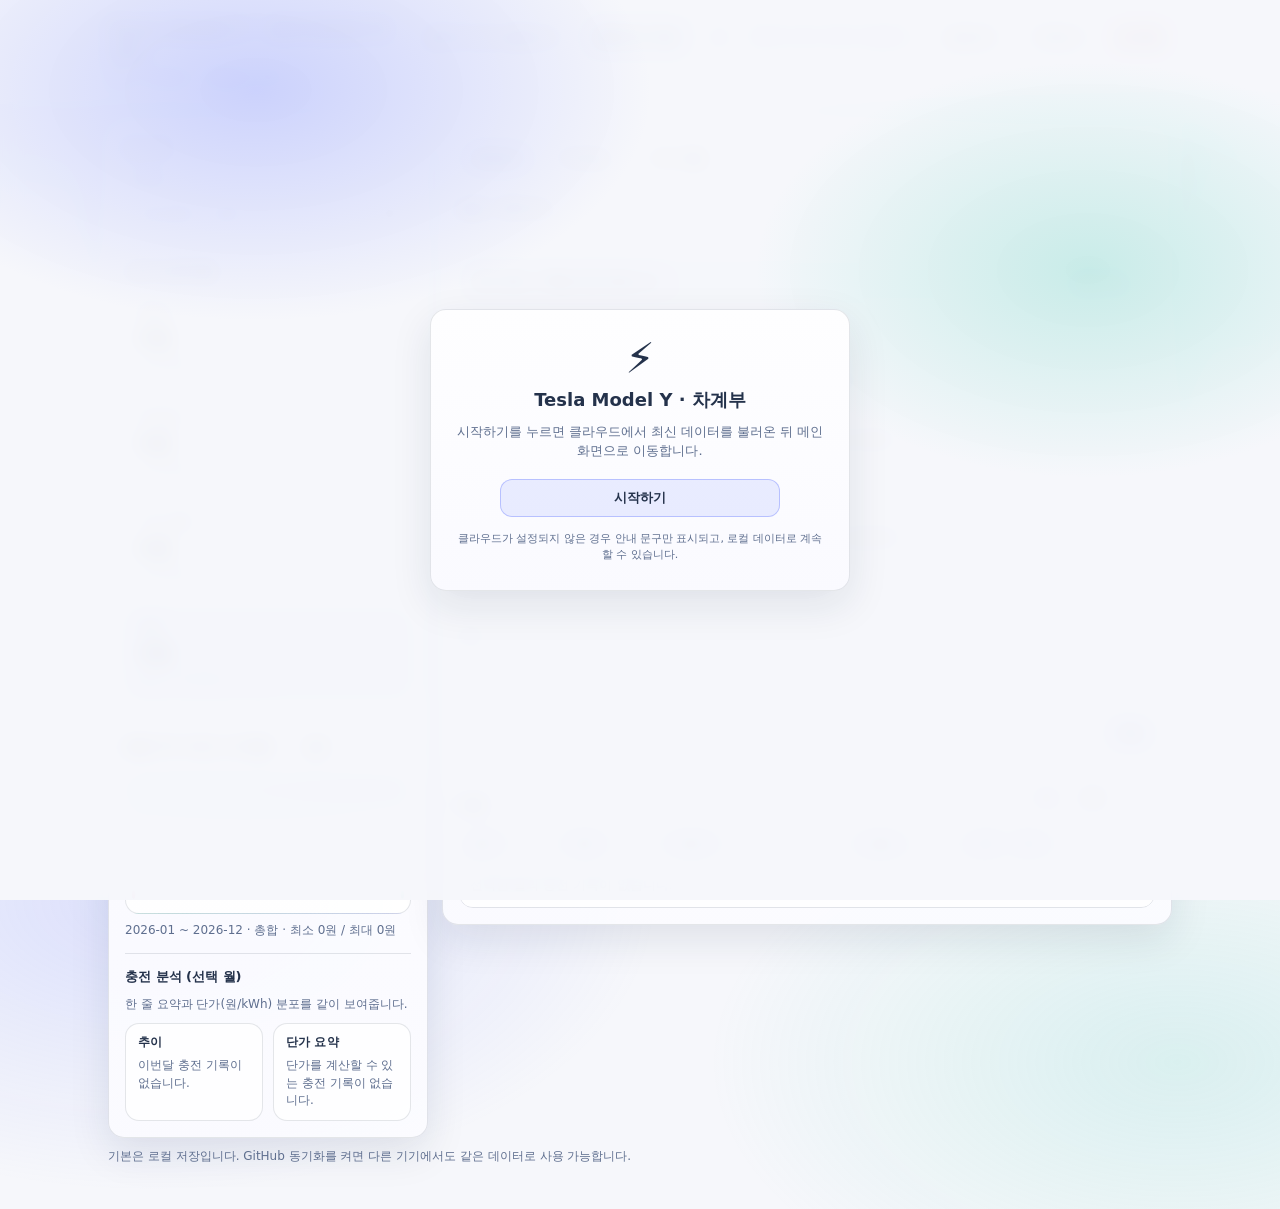
==== commit a7625d78: "Add files via upload" ====
--- a/index.html
+++ b/index.html
@@ -131,17 +131,19 @@
 
           <div class="divider"></div>
 
-          <section aria-label="충전 단가 요약">
-            <h3 class="section__title">충전 단가 요약 (선택 월)</h3>
-            <div class="muted">단가(원/kWh)별로 총 충전량과 횟수를 묶어서 보여줍니다.</div>
-            <div id="chargeUnitSummary" class="muted" style="margin-top:10px">-</div>
-          </section>
-
-          <div class="divider"></div>
-
-          <section aria-label="이번달 충전 추이 문장">
-            <h3 class="section__title">충전 추이</h3>
-            <div id="chargeTrendMessage" class="muted" style="margin-top:8px">-</div>
+          <section aria-label="충전 분석">
+            <h3 class="section__title">충전 분석 (선택 월)</h3>
+            <div class="muted">한 줄 요약과 단가(원/kWh) 분포를 같이 보여줍니다.</div>
+            <div class="insights" style="margin-top:10px">
+              <div class="insight">
+                <div class="insight__title">추이</div>
+                <div id="chargeTrendMessage" class="muted" style="margin-top:6px">-</div>
+              </div>
+              <div class="insight">
+                <div class="insight__title">단가 요약</div>
+                <div id="chargeUnitSummary" class="muted" style="margin-top:6px">-</div>
+              </div>
+            </div>
           </section>
         </aside>
 
@@ -185,10 +187,16 @@
                   </div>
                   <div class="row">
                     <label class="label" for="cProvider">사업자</label>
+                    <!-- 실제 저장 값(공통). UI는 type에 따라 select/input을 토글 -->
+                    <input class="input" id="cProvider" name="provider" type="hidden" />
+
+                    <!-- 집밥: 회사 드롭다운 -->
+                    <select class="input" id="cHomeProvider" aria-label="집밥 충전기 회사 선택" hidden></select>
+
+                    <!-- 그 외: 자유 입력 + 자동완성 -->
                     <input
                       class="input"
-                      id="cProvider"
-                      name="provider"
+                      id="cProviderText"
                       type="text"
                       list="providerList"
                       placeholder="예) 테슬라, 환경부, 차지비… (직접 입력 가능)"
@@ -198,7 +206,7 @@
                   </div>
                   <div class="row">
                     <label class="label" for="cKwh">충전량 (kWh)</label>
-                    <input class="input" id="cKwh" name="kwh" type="number" inputmode="decimal" min="0" step="0.1" required />
+                    <input class="input" id="cKwh" name="kwh" type="number" inputmode="decimal" min="0" step="0.01" required />
                   </div>
                   <div class="row">
                     <label class="label" for="cCost">금액 (원)</label>
@@ -233,7 +241,7 @@
                 </div>
               </div>
               <div class="tableWrap">
-                <table class="table" aria-label="충전 기록 목록">
+                <table class="table table--charge" aria-label="충전 기록 목록">
                   <thead>
                     <tr>
                       <th>날짜</th>
@@ -313,7 +321,7 @@
                 </div>
               </div>
               <div class="tableWrap">
-                <table class="table" aria-label="하이패스 기록 목록">
+                <table class="table table--hipass" aria-label="하이패스 기록 목록">
                   <thead>
                     <tr>
                       <th>날짜</th>
@@ -371,7 +379,7 @@
               <div class="divider"></div>
               <h3 class="section__title">목록</h3>
               <div class="tableWrap">
-                <table class="table" aria-label="기타 지출 목록">
+                <table class="table table--expense" aria-label="기타 지출 목록">
                   <thead>
                     <tr>
                       <th>날짜</th>
--- a/style.css
+++ b/style.css
@@ -394,7 +394,7 @@
 }
 .spark{
   width:100%;
-  height:120px;
+  height:140px;
   border-radius:14px;
   border:1px solid var(--line);
   background:
@@ -405,6 +405,41 @@
 }
 .spark svg{display:block;width:100%;height:100%}
 .spark__hint{margin-top:8px;font-size:var(--fs-12);color:var(--muted)}
+
+.insights{
+  display:grid;
+  grid-template-columns: 1fr;
+  gap:10px;
+}
+.insight{
+  border:1px solid var(--line);
+  background: rgba(255,255,255,.78);
+  border-radius:14px;
+  padding:10px 12px;
+}
+.insight__title{
+  font-size: var(--fs-12);
+  font-weight: 900;
+  color: var(--text);
+  letter-spacing: .1px;
+}
+
+@media (min-width: 920px){
+  .insights{grid-template-columns: 1fr 1fr}
+}
+
+@media (max-width: 520px){
+  /* 스마트폰: 테이블은 스크롤 부담 줄이고, 중요한 컬럼만 노출 */
+  .table{min-width: 420px}
+  .table--charge thead th:nth-child(3),
+  .table--charge tbody td:nth-child(3),
+  .table--charge thead th:nth-child(6),
+  .table--charge tbody td:nth-child(6){
+    display:none;
+  }
+
+  .spark{height:120px}
+}
 
 /* modal */
 .modal{
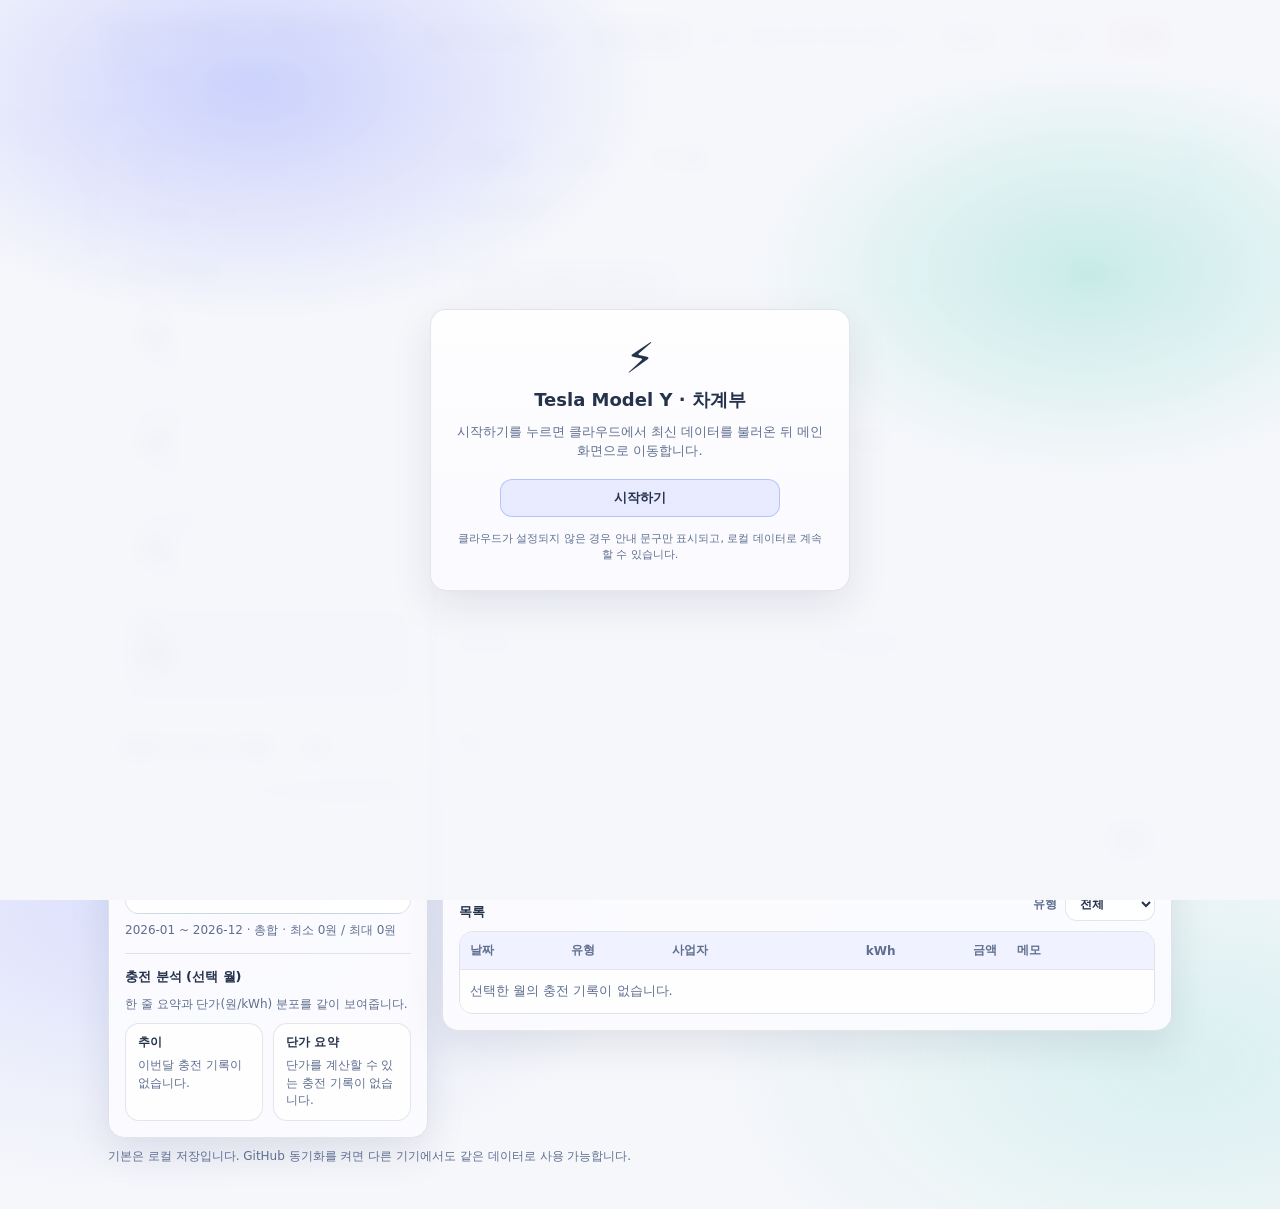
==== commit f651c056: "Add files via upload" ====
--- a/index.html
+++ b/index.html
@@ -192,6 +192,14 @@
 
                     <!-- 집밥: 회사 드롭다운 -->
                     <select class="input" id="cHomeProvider" aria-label="집밥 충전기 회사 선택" hidden></select>
+                    <div id="homeProviderEditor" class="homeProviderEditor" hidden>
+                      <div class="muted" style="margin-top:6px">목록에 없으면 추가해서 바로 선택할 수 있어요.</div>
+                      <div class="homeProviderEditor__row" style="margin-top:8px">
+                        <input class="input" id="homeProviderNew" type="text" placeholder="회사명 추가 (예: OO충전)" autocomplete="off" />
+                        <button class="btn btn--ghost" id="btnAddHomeProvider" type="button">추가</button>
+                      </div>
+                      <div id="homeProviderExtras" class="homeProviderEditor__chips" style="margin-top:10px"></div>
+                    </div>
 
                     <!-- 그 외: 자유 입력 + 자동완성 -->
                     <input
--- a/style.css
+++ b/style.css
@@ -424,6 +424,41 @@
   letter-spacing: .1px;
 }
 
+.homeProviderEditor__row{
+  display:flex;
+  gap:8px;
+  align-items:center;
+}
+.homeProviderEditor__row .input{flex:1 1 auto; min-width: 0}
+.homeProviderEditor__chips{
+  display:flex;
+  flex-wrap:wrap;
+  gap:8px;
+}
+.chip{
+  display:inline-flex;
+  align-items:center;
+  gap:8px;
+  padding:6px 10px;
+  border-radius:999px;
+  border:1px solid var(--line);
+  background: rgba(255,255,255,.82);
+  font-size: var(--fs-12);
+  font-weight: 900;
+  color: var(--text);
+}
+.chip__x{
+  border:none;
+  background: rgba(255,111,145,.12);
+  color:#4b2230;
+  border-radius:999px;
+  height:22px;
+  padding:0 8px;
+  cursor:pointer;
+  font-weight: 1000;
+  line-height: 1;
+}
+
 @media (min-width: 920px){
   .insights{grid-template-columns: 1fr 1fr}
 }
